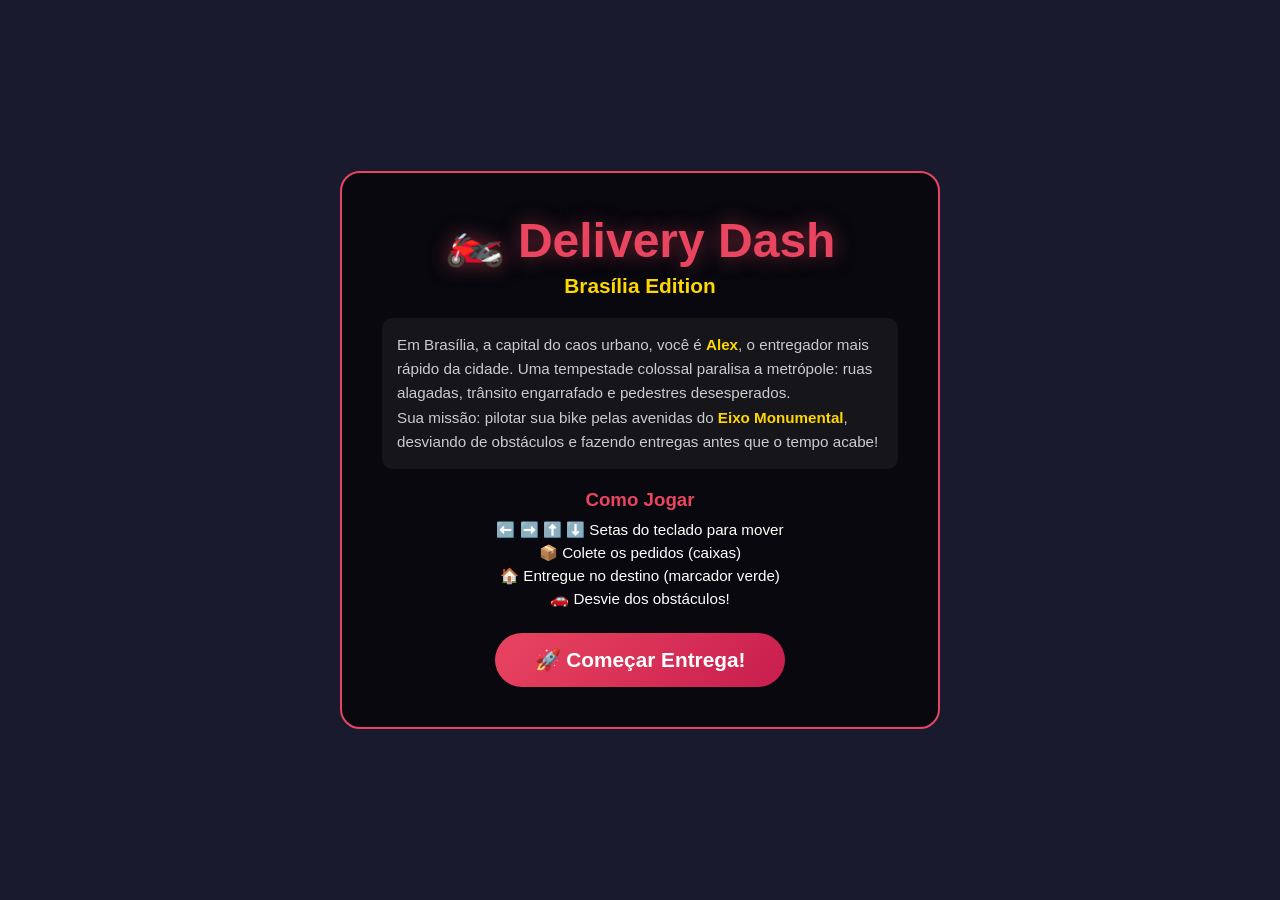
==== index.html @ eae7a80a "Delivery Dash - Jogo de entregas em Brasília Jogo completo em HTML/CSS/JS com tela inicial, gameplay" ====
<!DOCTYPE html>
<html lang="pt-BR">
<head>
    <meta charset="UTF-8">
    <meta name="viewport" content="width=device-width, initial-scale=1.0">
    <title>Delivery Dash - Brasília</title>
    <link rel="stylesheet" href="css/style.css">
</head>
<body>

    <!-- ==================== TELA INICIAL ==================== -->
    <div id="tela-inicio" class="tela">
        <div class="container-inicio">
            <h1>🏍️ Delivery Dash</h1>
            <h2>Brasília Edition</h2>

            <div class="historia">
                <p>
                    Em Brasília, a capital do caos urbano, você é <strong>Alex</strong>,
                    o entregador mais rápido da cidade. Uma tempestade colossal paralisa
                    a metrópole: ruas alagadas, trânsito engarrafado e pedestres desesperados.
                </p>
                <p>
                    Sua missão: pilotar sua bike pelas avenidas do <strong>Eixo Monumental</strong>,
                    desviando de obstáculos e fazendo entregas antes que o tempo acabe!
                </p>
            </div>

            <div class="instrucoes">
                <h3>Como Jogar</h3>
                <p>⬅️ ➡️ ⬆️ ⬇️ Setas do teclado para mover</p>
                <p>📦 Colete os pedidos (caixas)</p>
                <p>🏠 Entregue no destino (marcador verde)</p>
                <p>🚗 Desvie dos obstáculos!</p>
            </div>

            <button id="btn-jogar" onclick="iniciarJogo()">🚀 Começar Entrega!</button>
        </div>
    </div>

    <!-- ==================== TELA DO JOGO ==================== -->
    <div id="tela-jogo" class="tela escondido">
        <!-- HUD (informações na tela) -->
        <div id="hud">
            <div class="hud-item">
                <span>⏱️ Tempo:</span>
                <span id="tempo">60</span>s
            </div>
            <div class="hud-item">
                <span>⭐ Pontos:</span>
                <span id="pontos">0</span>
            </div>
            <div class="hud-item">
                <span>📦 Entregas:</span>
                <span id="entregas">0</span>
            </div>
            <div class="hud-item">
                <span>🏎️ Nível:</span>
                <span id="nivel">1</span>
            </div>
        </div>

        <!-- Canvas onde o jogo é desenhado -->
        <canvas id="canvas-jogo"></canvas>

        <!-- Mensagem de entrega -->
        <div id="mensagem-entrega" class="escondido">📦 Pedido coletado! Vá até o destino 🏠</div>
    </div>

    <!-- ==================== TELA GAME OVER ==================== -->
    <div id="tela-gameover" class="tela escondido">
        <div class="container-gameover">
            <h1>⏰ Tempo Esgotado!</h1>
            <p>O rush venceu dessa vez...</p>

            <div class="resultado">
                <p>⭐ Pontuação: <span id="pontos-final">0</span></p>
                <p>📦 Entregas: <span id="entregas-final">0</span></p>
                <p>🏎️ Nível alcançado: <span id="nivel-final">1</span></p>
            </div>

            <button id="btn-reiniciar" onclick="voltarInicio()">🔄 Tentar Novamente</button>
        </div>
    </div>

    <!-- Scripts organizados por responsabilidade -->
    <script src="js/config.js"></script>
    <script src="js/jogador.js"></script>
    <script src="js/obstaculos.js"></script>
    <script src="js/entregas.js"></script>
    <script src="js/game.js"></script>

</body>
</html>
---- css/style.css ----
/* ========================================
   STYLE.CSS - Estilos do Delivery Dash
   ========================================
   Este arquivo controla toda a aparência do jogo:
   - Layout das telas (início, jogo, game over)
   - Estilo dos botões e textos
   - HUD (informações durante o jogo)
   ======================================== */

/* ---------- RESET BÁSICO ---------- */
/* Remove margens e paddings padrão do navegador */
* {
    margin: 0;
    padding: 0;
    box-sizing: border-box;
}

/* ---------- CORPO DA PÁGINA ---------- */
body {
    font-family: 'Segoe UI', Tahoma, Geneva, Verdana, sans-serif;
    background-color: #1a1a2e;
    color: #ffffff;
    overflow: hidden; /* Esconde scrollbar */
    height: 100vh;
    display: flex;
    justify-content: center;
    align-items: center;
}

/* ---------- TELAS ---------- */
/* Classe base para todas as telas */
.tela {
    position: absolute;
    width: 100%;
    height: 100%;
    display: flex;
    justify-content: center;
    align-items: center;
}

/* Classe para esconder telas */
.escondido {
    display: none !important;
}

/* ---------- TELA INICIAL ---------- */
.container-inicio {
    text-align: center;
    max-width: 600px;
    padding: 40px;
    background: rgba(0, 0, 0, 0.7);
    border-radius: 20px;
    border: 2px solid #e94560;
}

.container-inicio h1 {
    font-size: 3em;
    color: #e94560;
    margin-bottom: 5px;
    text-shadow: 0 0 20px rgba(233, 69, 96, 0.5);
}

.container-inicio h2 {
    font-size: 1.3em;
    color: #ffd700;
    margin-bottom: 20px;
}

/* Caixa da história */
.historia {
    background: rgba(255, 255, 255, 0.05);
    padding: 15px;
    border-radius: 10px;
    margin-bottom: 20px;
    text-align: left;
    line-height: 1.6;
    font-size: 0.95em;
    color: #cccccc;
}

.historia strong {
    color: #ffd700;
}

/* Instruções de como jogar */
.instrucoes {
    margin-bottom: 25px;
}

.instrucoes h3 {
    color: #e94560;
    margin-bottom: 10px;
}

.instrucoes p {
    margin: 5px 0;
    font-size: 0.95em;
}

/* ---------- BOTÕES ---------- */
button {
    padding: 15px 40px;
    font-size: 1.3em;
    font-weight: bold;
    border: none;
    border-radius: 50px;
    cursor: pointer;
    background: linear-gradient(135deg, #e94560, #c81d4e);
    color: white;
    transition: transform 0.2s, box-shadow 0.2s;
}

button:hover {
    transform: scale(1.05);
    box-shadow: 0 0 25px rgba(233, 69, 96, 0.6);
}

/* ---------- HUD (INFORMAÇÕES DO JOGO) ---------- */
#hud {
    position: fixed;
    top: 0;
    left: 0;
    right: 0;
    display: flex;
    justify-content: space-around;
    padding: 12px 20px;
    background: rgba(0, 0, 0, 0.85);
    z-index: 10;
    font-size: 1.1em;
    border-bottom: 2px solid #e94560;
}

.hud-item {
    display: flex;
    gap: 5px;
}

/* ---------- CANVAS DO JOGO ---------- */
#canvas-jogo {
    display: block;
    border: 2px solid #333;
    background-color: #2d2d2d;
}

/* ---------- MENSAGEM DE ENTREGA ---------- */
#mensagem-entrega {
    position: fixed;
    top: 70px;
    left: 50%;
    transform: translateX(-50%);
    background: rgba(0, 200, 0, 0.9);
    padding: 10px 25px;
    border-radius: 10px;
    font-size: 1.1em;
    font-weight: bold;
    z-index: 20;
    animation: aparecer 0.3s ease-out;
}

/* Animação da mensagem */
@keyframes aparecer {
    from {
        opacity: 0;
        transform: translateX(-50%) translateY(-20px);
    }
    to {
        opacity: 1;
        transform: translateX(-50%) translateY(0);
    }
}

/* ---------- TELA GAME OVER ---------- */
.container-gameover {
    text-align: center;
    padding: 40px;
    background: rgba(0, 0, 0, 0.85);
    border-radius: 20px;
    border: 2px solid #e94560;
}

.container-gameover h1 {
    font-size: 2.5em;
    color: #e94560;
    margin-bottom: 10px;
}

.resultado {
    margin: 25px 0;
    font-size: 1.3em;
    line-height: 2;
}

.resultado span {
    color: #ffd700;
    font-weight: bold;
}

/* ---------- RESPONSIVIDADE ---------- */
/* Ajustes para telas menores */
@media (max-width: 650px) {
    .container-inicio {
        margin: 10px;
        padding: 20px;
    }

    .container-inicio h1 {
        font-size: 2em;
    }

    #hud {
        font-size: 0.85em;
        flex-wrap: wrap;
        gap: 5px;
    }

    button {
        font-size: 1em;
        padding: 12px 30px;
    }
}
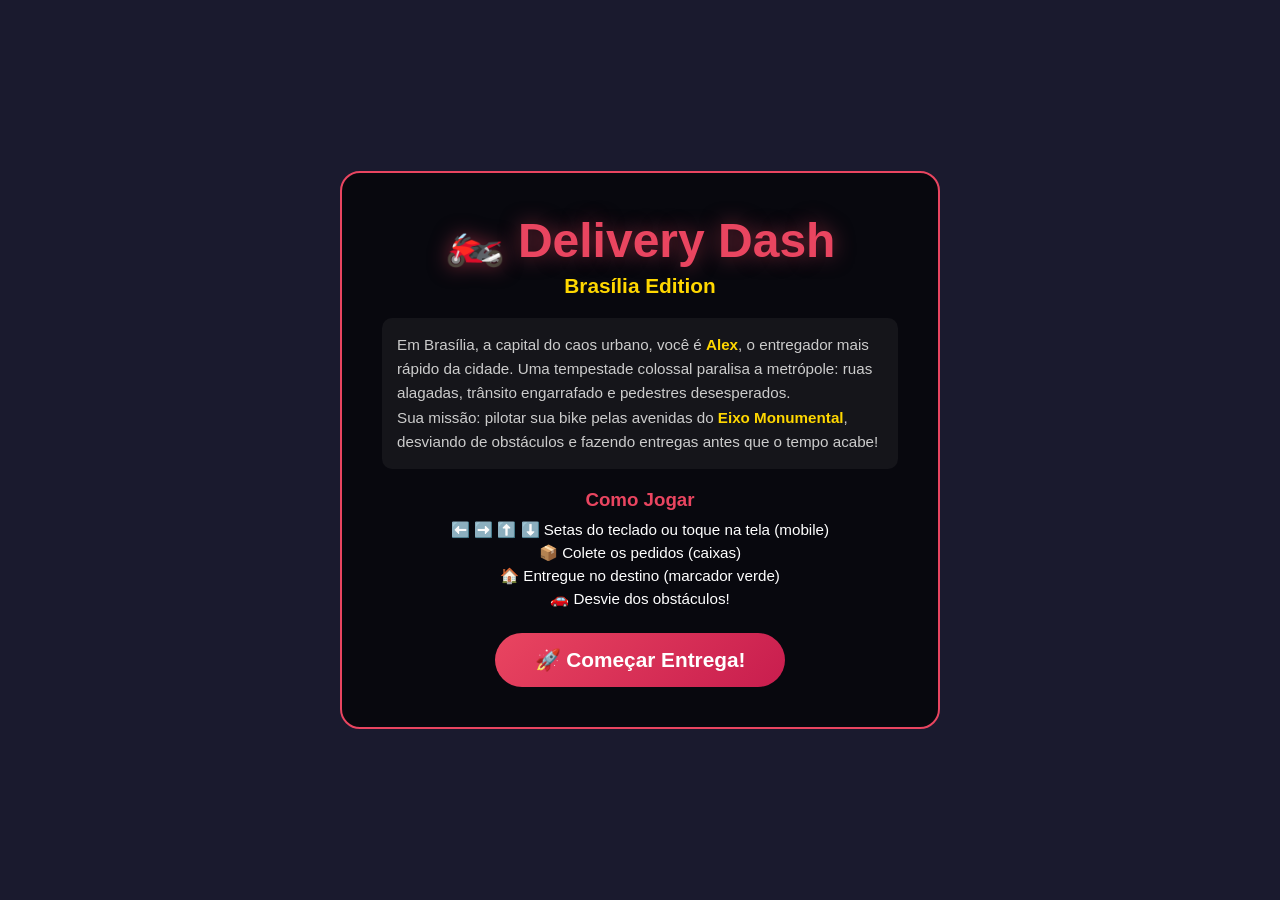
==== commit f4ed0756: "Adiciona controles touch para mobile Botões direcionais na tela para jogar no celular/tablet. Aparec" ====
--- a/index.html
+++ b/index.html
@@ -28,7 +28,7 @@
 
             <div class="instrucoes">
                 <h3>Como Jogar</h3>
-                <p>⬅️ ➡️ ⬆️ ⬇️ Setas do teclado para mover</p>
+                <p>⬅️ ➡️ ⬆️ ⬇️ Setas do teclado ou toque na tela (mobile)</p>
                 <p>📦 Colete os pedidos (caixas)</p>
                 <p>🏠 Entregue no destino (marcador verde)</p>
                 <p>🚗 Desvie dos obstáculos!</p>
@@ -65,6 +65,19 @@
 
         <!-- Mensagem de entrega -->
         <div id="mensagem-entrega" class="escondido">📦 Pedido coletado! Vá até o destino 🏠</div>
+
+        <!-- ==================== CONTROLES MOBILE ==================== -->
+        <!-- Botões direcionais que aparecem apenas em telas touch (celular/tablet) -->
+        <div id="controles-mobile">
+            <div class="linha-controle">
+                <button class="btn-direcao" id="btn-cima" aria-label="Mover para cima">▲</button>
+            </div>
+            <div class="linha-controle">
+                <button class="btn-direcao" id="btn-esquerda" aria-label="Mover para esquerda">◄</button>
+                <button class="btn-direcao" id="btn-baixo" aria-label="Mover para baixo">▼</button>
+                <button class="btn-direcao" id="btn-direita" aria-label="Mover para direita">►</button>
+            </div>
+        </div>
     </div>
 
     <!-- ==================== TELA GAME OVER ==================== -->
--- a/css/style.css
+++ b/css/style.css
@@ -136,10 +136,65 @@
 }
 
 /* ---------- CANVAS DO JOGO ---------- */
+/* O canvas se adapta ao tamanho da tela no mobile */
 #canvas-jogo {
     display: block;
     border: 2px solid #333;
     background-color: #2d2d2d;
+    max-width: 100%;
+    max-height: 70vh;
+}
+
+/* ========================================
+   CONTROLES MOBILE (TOUCH)
+   ========================================
+   Botões direcionais que aparecem apenas em
+   dispositivos com tela touch (celular/tablet).
+   Ficam posicionados na parte inferior da tela.
+   ======================================== */
+
+/* Container dos controles - escondido por padrão no desktop */
+#controles-mobile {
+    display: none; /* Aparece só no mobile via media query */
+    position: fixed;
+    bottom: 15px;
+    left: 50%;
+    transform: translateX(-50%);
+    z-index: 30;
+    user-select: none; /* Impede seleção de texto ao tocar */
+    -webkit-user-select: none;
+}
+
+/* Linhas do D-pad (organiza os botões) */
+.linha-controle {
+    display: flex;
+    justify-content: center;
+    gap: 5px;
+}
+
+/* Cada botão direcional */
+.btn-direcao {
+    width: 65px;
+    height: 65px;
+    font-size: 1.8em;
+    border: 2px solid rgba(255, 255, 255, 0.3);
+    border-radius: 15px;
+    background: rgba(255, 255, 255, 0.15);
+    color: white;
+    padding: 0;
+    display: flex;
+    align-items: center;
+    justify-content: center;
+    -webkit-tap-highlight-color: transparent; /* Remove highlight azul no iOS */
+    touch-action: manipulation; /* Evita zoom ao tocar rápido */
+}
+
+/* Efeito visual quando o botão está sendo pressionado */
+.btn-direcao:active,
+.btn-direcao.pressionado {
+    background: rgba(233, 69, 96, 0.6);
+    border-color: #e94560;
+    transform: scale(0.95);
 }
 
 /* ---------- MENSAGEM DE ENTREGA ---------- */
@@ -196,7 +251,7 @@
 }
 
 /* ---------- RESPONSIVIDADE ---------- */
-/* Ajustes para telas menores */
+/* Ajustes para telas menores (celular/tablet) */
 @media (max-width: 650px) {
     .container-inicio {
         margin: 10px;
@@ -217,4 +272,14 @@
         font-size: 1em;
         padding: 12px 30px;
     }
-}
+
+    /* Mostra os controles touch no mobile */
+    #controles-mobile {
+        display: block;
+    }
+
+    /* Reduz o canvas para caber com os controles */
+    #canvas-jogo {
+        max-height: 55vh;
+    }
+}
